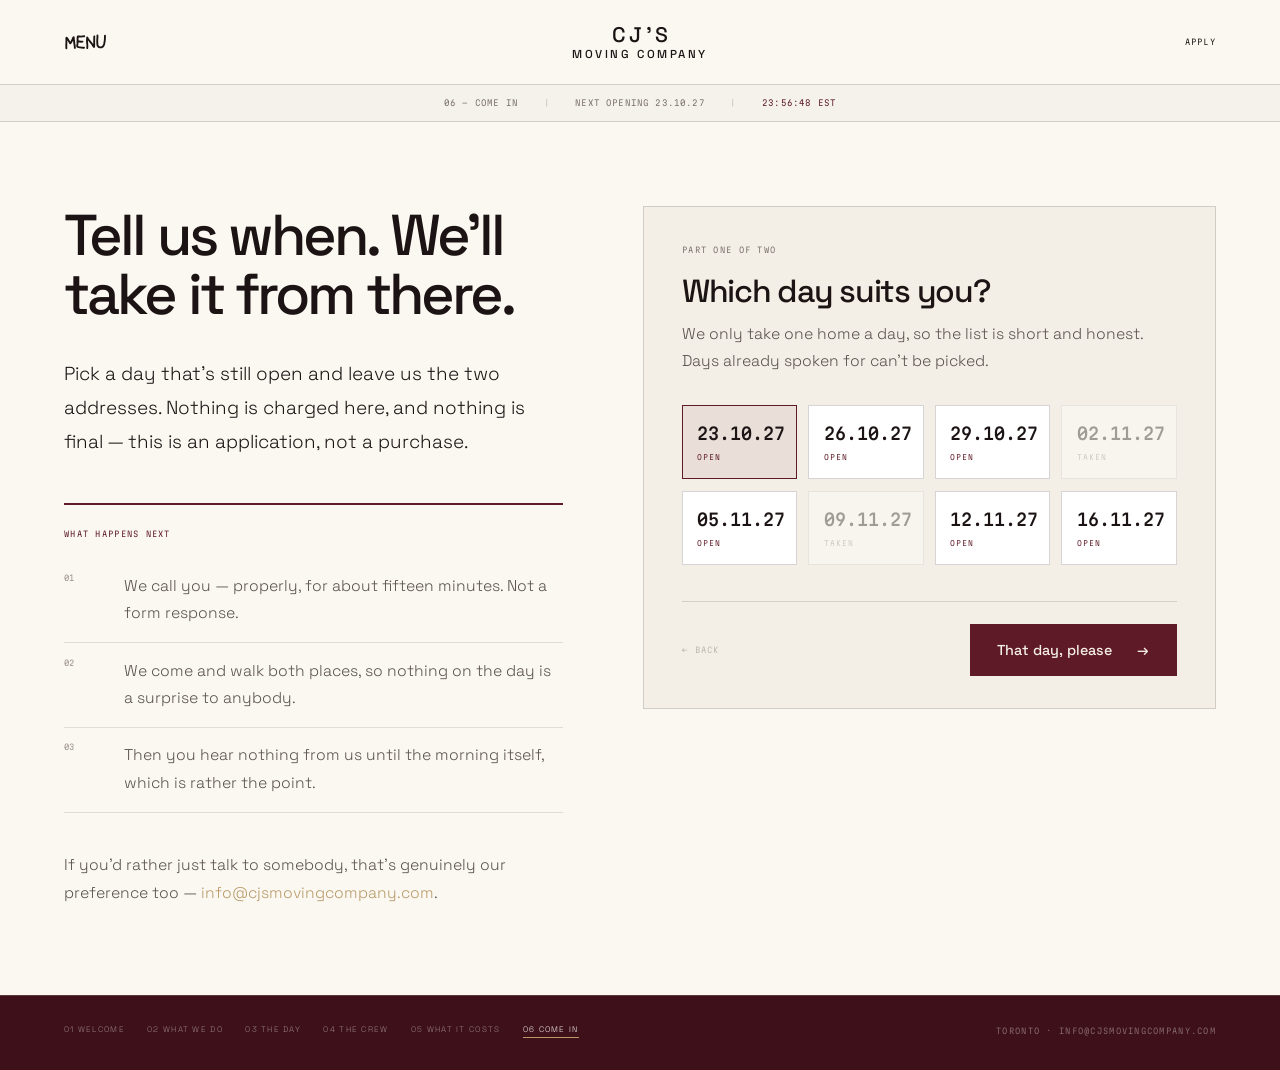
==== come-in.html @ 6e4eec52 "Replace the holding page with the new six-page site The "Sorry, we're completely full" holding page " ====
<!doctype html>
<html lang="en">
<head>
<meta charset="utf-8">
<meta name="viewport" content="width=device-width, initial-scale=1">
<link rel="icon" href="images/cjs-logo.png">
<link rel="preconnect" href="https://fonts.googleapis.com">
<link rel="preconnect" href="https://fonts.gstatic.com" crossorigin>
<link rel="stylesheet" href="https://fonts.googleapis.com/css2?family=Space+Grotesk:wght@300;400;500;700&family=Martian+Mono:wdth,wght@75..112.5,300..700&display=swap">
<link rel="stylesheet" href="style.css?v=7">
<title>Come in — CJ'S Moving Company</title>
<meta name="description" content="Pick a day that's still open and leave us the two addresses. Nothing is charged, and we call you the next day.">
</head>
<body style="background:var(--paper);color:var(--ink)">
  <header class="club-head on-light">
    <button class="menu-btn mono left" id="menuBtn" aria-controls="menu" aria-expanded="false"><span class="menu-word">Menu</span><svg class="menu-drawn" viewBox="-3 -1.5 62 23" fill="none" aria-hidden="true"><g stroke="currentColor" stroke-width="2.7" stroke-linecap="round" stroke-linejoin="round"><path d="M0.4 18.9 L0.3 16.5 L0.3 14.1 L0.4 11.7 L0.5 9.3 L0.5 6.9 L0.3 4.5 L0.9 3.8 L2.3 5.7 L3.6 7.8 L4.8 9.9 L5.9 12 L7.4 10.1 L8.5 7.9 L9.5 5.7 L10.5 3.5 L10.9 3 L11.1 5.4 L11.3 7.8 L11.6 10.2 L11.9 12.6 L12.3 15 L12.6 17.3 L12.6 18.5"/><path d="M26.1 1.8 L23.7 1.9 L21.3 2.2 L18.9 2.1 L16.8 2.1 L16.5 4.5 L16.6 6.9 L16.6 9.3 L16.4 11.7 L16.1 14.1 L16 16.5 L17.6 17.4 L20 17.7 L22.4 18.1 L24.8 18.3 L25.8 18.2"/><path d="M16.6 9.3 L19 9.2 L21.4 9.6 L23.6 9.5"/><path d="M30.4 18.7 L30.6 16.3 L30.5 13.9 L30.3 11.5 L30.1 9.1 L30.1 6.7 L30.3 4.3 L30.4 3.5 L31.6 5.6 L33 7.5 L34.5 9.4 L36 11.3 L37.5 13.2 L38.8 15.2 L40.1 17.2 L40.3 16.4 L40.4 14 L40.4 11.6 L40.4 9.2 L40.4 6.8 L40.5 4.4 L40.5 2 L40.6 2"/><path d="M45.1 0.6 L45.1 3.1 L44.9 5.4 L44.8 7.8 L44.8 10.2 L44.9 12.6 L45.2 14.9 L46.5 16.9 L48.8 17.8 L51.2 17.6 L53.2 16.3 L54.3 14.3 L54.9 12.1 L55.3 9.7 L55.7 7.3 L55.8 4.9 L55.9 2.5 L55.9 1.1"/></g></svg></button>
    <a class="lockup" href="index.html" aria-label="CJ&#39;S Moving Company — home"><b>CJ&#39;S</b>Moving Company</a>
    <a class="mono" href="come-in.html" style="justify-self:end;font-size:.5rem;letter-spacing:.16em;text-transform:uppercase;min-height:44px;display:inline-flex;align-items:center">Apply</a>
  </header>
  <div class="ticker mono on-light">
    <span>06 &mdash; Come in</span>
    <span class="sep">|</span>
    <span>Next opening 23.10.27</span>
    <span class="sep">|</span>
    <span class="live" id="clock">--:--:--</span>
  </div>

  <div class="comein">
    <div>
      <h1 class="h-sm">Tell us when. We'll take it from there.</h1>
      <p class="lede" style="margin-top:2rem;max-width:480px">Pick a day that's still open and leave us the two addresses. Nothing is charged here, and nothing is final — this is an application, not a purchase.</p>

      <div class="next-list">
        <div class="mono" style="display:block;border:0;padding:0 0 1.2rem;color:var(--burgundy);font-size:.5rem;letter-spacing:.16em;text-transform:uppercase">What happens next</div>
        <div><span class="mono">01</span><p>We call you — properly, for about fifteen minutes. Not a form response.</p></div>
        <div><span class="mono">02</span><p>We come and walk both places, so nothing on the day is a surprise to anybody.</p></div>
        <div><span class="mono">03</span><p>Then you hear nothing from us until the morning itself, which is rather the point.</p></div>
      </div>

      <p style="margin-top:2.4rem;max-width:460px;font-size:.98rem;line-height:1.8;color:var(--ink-mute)">If you'd rather just talk to somebody, that's genuinely our preference too — <a href="mailto:info@cjsmovingcompany.com">info@cjsmovingcompany.com</a>.</p>
    </div>

    <div class="card" id="request">
      <div data-step="0">
        <div class="step-label mono">Part one of two</div>
        <h2>Which day suits you?</h2>
        <p>We only take one home a day, so the list is short and honest. Days already spoken for can't be picked.</p>
        <div class="days" id="days"></div>
      </div>

      <div data-step="1" hidden>
        <div class="step-label mono">Part two of two</div>
        <h2>Where are we going?</h2>
        <p>Rough is fine. We'll walk both places properly before the day.</p>
        <div class="fields">
          <label><span class="lbl mono">From</span><input name="from" placeholder="The address you're leaving"></label>
          <label><span class="lbl mono">To</span><input name="to" placeholder="The address you're going to"></label>
          <label><span class="lbl mono">Your name</span><input name="name" placeholder="What should we call you?"></label>
          <label><span class="lbl mono">Where to reach you</span><input name="contact" placeholder="Email or phone"></label>
          <label class="full"><span class="lbl mono">Anything we should know</span><textarea placeholder="Stairs, a lift with booking hours, something heavy and much loved, a cat who will not enjoy this."></textarea></label>
        </div>
      </div>

      <div data-step="2" hidden>
        <div class="step-label mono" style="color:var(--burgundy)">Nearly there</div>
        <h2 style="font-size:2.4rem;line-height:1.1;margin-bottom:1.2rem">Your email is ready to send.</h2>
        <p style="font-size:1.05rem;line-height:1.8;color:var(--ink-soft);margin-bottom:1.6rem">We&rsquo;ve written it for you, asking for <b id="heldDate" style="font-weight:500">23.10.27</b>, with both addresses filled in. Send it, and one of us will call you &mdash; usually within a day. Nothing has been charged and nothing is signed.</p>
        <p style="font-size:1rem;line-height:1.8;color:var(--ink-mute)">If the call goes well we&rsquo;ll come and see both places, and after that you won&rsquo;t hear from us again until the morning of the move &mdash; at which point we&rsquo;ll be outside, quietly, at a quarter to eight.</p>
        <p style="font-size:.92rem;line-height:1.8;color:var(--ink-mute);margin-top:1.2rem">If nothing opened, write to <a href="mailto:info@cjsmovingcompany.com">info@cjsmovingcompany.com</a> and we&rsquo;ll take it from there.</p>
      </div>

      <div class="card-actions">
        <button class="btn-back mono" id="back" disabled>&larr; Back</button>
        <button class="btn-solid" id="next">That day, please <span>&rarr;</span></button>
      </div>
    </div>
  </div>
  <div class="index">
    <nav>
      <a href="index.html">01 Welcome</a>
      <a href="what-we-do.html">02 What we do</a>
      <a href="the-day.html">03 The day</a>
      <a href="the-crew.html">04 The crew</a>
      <a href="what-it-costs.html">05 What it costs</a>
      <a href="come-in.html" aria-current="page">06 Come in</a>
    </nav>
    <span class="contact mono">Toronto · info@cjsmovingcompany.com</span>
  </div>
  <div class="menu-overlay" id="menu" aria-hidden="true">
    <div class="menu-top">
      <span class="mono">CJ&rsquo;S &middot; Contents</span>
      <button class="menu-close mono">Close &times;</button>
    </div>
    <nav class="menu-links">
      <a href="index.html"><span class="num mono">01</span><span class="label">Welcome</span><span class="arrow">&rarr;</span></a>
      <a href="what-we-do.html"><span class="num mono">02</span><span class="label">What we do</span><span class="arrow">&rarr;</span></a>
      <a href="the-day.html"><span class="num mono">03</span><span class="label">The day</span><span class="arrow">&rarr;</span></a>
      <a href="the-crew.html"><span class="num mono">04</span><span class="label">The crew</span><span class="arrow">&rarr;</span></a>
      <a href="what-it-costs.html"><span class="num mono">05</span><span class="label">What it costs</span><span class="arrow">&rarr;</span></a>
      <a href="come-in.html" aria-current="page"><span class="num mono">06</span><span class="label">Come in</span><span class="arrow">&rarr;</span></a>
    </nav>
    <div class="menu-foot mono">
      <span>Toronto &middot; Greater Toronto Area &middot; Muskoka</span>
      <span>Monday&ndash;Saturday &middot; 08:00&ndash;18:30</span>
      <a href="mailto:info@cjsmovingcompany.com">info@cjsmovingcompany.com</a>
    </div>
  </div>
<script src="app.js?v=7"></script>
</body>
</html>
---- style.css ----
/* CJ'S Moving Company — Freight
   Space Grotesk + Martian Mono, burgundy / gold / cream. */

:root {
  --burgundy: #5E1A26;
  --deep: #3D101A;
  --cream: #F4EFE6;
  --paper: #FBF8F2;
  --gold: #B89968;
  --ink: #1C1414;
  --ink-soft: #3a3331;
  --ink-mute: #5a514e;
  --ink-faint: #7a6f6c;
  --pad: 64px;
}

*, *::before, *::after { box-sizing: border-box; margin: 0; padding: 0; }
html { scroll-behavior: smooth; }
body {
  font-family: 'Space Grotesk', system-ui, sans-serif;
  font-weight: 300;
  background: var(--burgundy);
  color: var(--cream);
  -webkit-font-smoothing: antialiased;
  overflow-x: hidden;
}
img { display: block; max-width: 100%; }
button { font: inherit; color: inherit; background: none; border: 0; cursor: pointer; }
a { color: var(--gold); text-decoration: none; transition: color .25s; }
a:hover { color: var(--cream); }
::selection { background: var(--gold); color: var(--deep); }

.mono { font-family: 'Martian Mono', ui-monospace, monospace; font-variation-settings: 'wdth' 90; }
.grain {
  position: absolute; inset: 0; pointer-events: none; opacity: .045; z-index: 1;
  background-image: url("data:image/svg+xml,%3Csvg viewBox='0 0 256 256' xmlns='http://www.w3.org/2000/svg'%3E%3Cfilter id='n'%3E%3CfeTurbulence type='fractalNoise' baseFrequency='0.9' numOctaves='4' stitchTiles='stitch'/%3E%3C/filter%3E%3Crect width='100%25' height='100%25' filter='url(%23n)'/%3E%3C/svg%3E");
  background-size: 160px;
}

/* ── chapter header ────────────────────────────── */
.chapter-head {
  display: flex; justify-content: space-between; align-items: center;
  padding: 34px var(--pad);
  font-size: .5rem; letter-spacing: .16em; text-transform: uppercase;
  border-bottom: 1px solid rgba(244,239,230,.18);
  color: rgba(244,239,230,.62);
  position: relative; z-index: 2;
}
.chapter-head.on-light { border-bottom-color: rgba(28,20,20,.14); color: var(--ink-faint); }
.wordmark {
  font-family: 'Space Grotesk', sans-serif; font-size: 1.6rem; font-weight: 500;
  letter-spacing: -.05em; text-transform: none; color: var(--cream);
}
.on-light .wordmark { color: var(--ink); }

/* ── type ──────────────────────────────────────── */
h1 { font-size: 4.2rem; line-height: 1.03; font-weight: 500; letter-spacing: -.05em; }
h1.h-md { font-size: 4rem; }
h1.h-sm { font-size: 3.6rem; }
h2 { font-size: 2rem; font-weight: 500; letter-spacing: -.04em; }
.lede { font-size: 1.18rem; line-height: 1.8; }
.measure { max-width: 660px; }
.kicker { font-size: .5rem; letter-spacing: .16em; text-transform: uppercase; color: var(--gold); }

.section { padding: 88px var(--pad) 56px; position: relative; z-index: 2; }
.light { background: var(--paper); color: var(--ink); }
.cream { background: var(--cream); color: var(--ink); }
.dark { background: var(--deep); }
.light .lede, .cream .lede { color: var(--ink-soft); }

/* ── doors ─────────────────────────────────────── */
.door-row { display: flex; align-items: center; gap: 1.4rem; flex-wrap: wrap; margin-top: 3.4rem; }
.door {
  display: inline-flex; align-items: center; gap: 1.6rem;
  border: 1px solid currentColor; padding: 1.15rem 1.8rem;
  font-size: .92rem; font-weight: 500; min-height: 52px;
  color: var(--cream);
  transition: background .25s, color .25s, gap .25s;
}
a.door:hover { color: var(--burgundy); }
.door:hover { gap: 2.4rem; }
.dark .door:hover, body > .hero .door:hover, .onburg .door:hover { background: var(--cream); color: var(--burgundy); }
.light .door, .cream .door { color: var(--ink); }
.light a.door:hover, .cream a.door:hover { color: var(--cream); }
.light .door:hover, .cream .door:hover { background: var(--burgundy); color: var(--cream); }
.door-note { font-size: .5rem; letter-spacing: .16em; text-transform: uppercase; color: rgba(244,239,230,.5); }
.light .door-note, .cream .door-note { color: var(--ink-faint); }

/* ── 01 welcome ────────────────────────────────── */
.hero { position: relative; min-height: 100vh; display: flex; flex-direction: column; overflow: hidden; background: var(--deep); }
.hero > img { position: absolute; inset: 0; width: 100%; height: 100%; object-fit: cover; object-position: 58% center; filter: saturate(.95); }
.hero-shade { position: absolute; inset: 0; background: linear-gradient(96deg, rgba(38,10,16,.94) 0%, rgba(52,12,20,.78) 38%, rgba(40,8,14,.22) 72%, rgba(40,8,14,.42) 100%); }
.hero-body { position: relative; z-index: 2; flex: 1; display: flex; flex-direction: column; padding: 0 var(--pad) 44px; }
.hero-copy { margin: auto 0; max-width: 720px; }
.hero h1 { font-size: 5.6rem; line-height: .98; }
.hero-foot { display: flex; justify-content: space-between; font-size: .5rem; letter-spacing: .16em; text-transform: uppercase; color: rgba(244,239,230,.5); }

/* ── beats / grids ─────────────────────────────── */
.beats { display: grid; grid-template-columns: repeat(3, minmax(0,1fr)); gap: 2.4rem; padding: 64px var(--pad) 76px; }
.beat { border-top: 2px solid var(--burgundy); padding-top: 1.6rem; }
.beat h3 { font-size: 1.7rem; font-weight: 500; letter-spacing: -.035em; line-height: 1.15; }
.beat p { margin-top: 1.1rem; font-size: 1rem; line-height: 1.85; color: var(--ink-mute); }

.split { display: grid; grid-template-columns: 1fr 1fr; gap: 5rem; align-items: start; max-width: 1180px; }
.pull { font-size: 1.5rem; line-height: 1.6; font-weight: 400; letter-spacing: -.02em; }
.split p + p { margin-top: 1.2rem; }
.split .body { font-size: 1.02rem; line-height: 1.85; color: var(--ink-mute); }

.band { height: 460px; overflow: hidden; position: relative; z-index: 2; }
.band img { width: 100%; height: 100%; object-fit: cover; object-position: center 62%; filter: saturate(.95); }

/* ── 03 the day ────────────────────────────────── */
.hours { border-top: 1px solid rgba(244,239,230,.22); position: relative; z-index: 2; }
.hour { border-bottom: 1px solid rgba(244,239,230,.18); padding: 0 var(--pad); transition: background .3s; }
.hour:hover { background: rgba(244,239,230,.05); }
.hour[aria-expanded="true"] { background: rgba(244,239,230,.06); }
.hour-head { display: grid; grid-template-columns: 130px 1fr 40px; gap: 2.4rem; align-items: baseline; padding: 1.7rem 0; width: 100%; text-align: left; }
.hour-time { font-size: .95rem; color: var(--gold); }
.hour-title { font-size: 1.75rem; font-weight: 400; letter-spacing: -.03em; }
.hour-mark { justify-self: end; font-size: 1.1rem; color: rgba(244,239,230,.45); }
.hour-body { display: grid; grid-template-columns: 130px 1fr; gap: 2.4rem; padding: 0 0 2rem; }
.hour-body p { max-width: 700px; font-size: 1.05rem; line-height: 1.85; color: rgba(244,239,230,.78); }
.hour[aria-expanded="false"] .hour-body { display: none; }

.duo { display: grid; grid-template-columns: 1fr 1fr; align-items: stretch; position: relative; z-index: 2; }
.duo-copy { padding: 76px var(--pad); }
.duo-img { min-height: 520px; overflow: hidden; }
.duo-img img { width: 100%; height: 100%; object-fit: cover; filter: saturate(.95); }

/* ── 04 the crew ───────────────────────────────── */
.people { display: grid; grid-template-columns: 1fr 1fr; gap: 2rem; padding: 0 var(--pad) 76px; }
.portrait { height: 520px; background: var(--burgundy); display: flex; align-items: center; justify-content: center; position: relative; }
.portrait span { font-size: .5rem; letter-spacing: .16em; text-transform: uppercase; color: rgba(244,239,230,.5); text-align: center; line-height: 2; }
.plate { position: absolute; left: 0; top: 0; background: var(--deep); color: var(--gold); padding: .55rem .85rem; font-size: .46rem; letter-spacing: .14em; text-transform: uppercase; }
.person-name { display: flex; align-items: baseline; gap: 1.2rem; margin: 1.4rem 0 .5rem; }
.person-name b { font-size: 2.2rem; font-weight: 500; letter-spacing: -.04em; }
.person-name span { font-size: .46rem; letter-spacing: .16em; text-transform: uppercase; color: var(--ink-faint); }
.person p { max-width: 540px; font-size: 1rem; line-height: 1.8; color: #8a807b; font-style: italic; }
.quote-band { background: var(--burgundy); color: var(--cream); padding: 84px var(--pad); position: relative; z-index: 2; }
.quote-band p { max-width: 940px; font-size: 2.2rem; line-height: 1.45; font-weight: 400; letter-spacing: -.03em; }
.quote-band .attr { margin-top: 2.4rem; font-size: .5rem; letter-spacing: .16em; text-transform: uppercase; color: var(--gold); }

/* ── 05 cost ───────────────────────────────────── */
.price { font-size: 7.4rem; line-height: .94; font-weight: 500; letter-spacing: -.055em; }
.cost-split { display: grid; grid-template-columns: 1fr 1fr; gap: 5rem; align-items: start; padding: 48px var(--pad) 72px; position: relative; z-index: 2; }
.cost-split p { max-width: 500px; font-size: 1.05rem; line-height: 1.85; color: rgba(244,239,230,.72); }
.cost-split .first { font-size: 1.15rem; color: rgba(244,239,230,.85); margin-top: 2rem; }
.cost-split p + p { margin-top: 1.3rem; }
.included { background: var(--burgundy); padding: 72px var(--pad) 80px; position: relative; z-index: 2; }
.included-head { font-size: .5rem; letter-spacing: .16em; text-transform: uppercase; color: var(--gold); border-bottom: 1px solid rgba(184,153,104,.45); padding-bottom: 1.1rem; }
.included-list { display: grid; grid-template-columns: 1fr 1fr; gap: 0 4rem; margin-top: .6rem; }
.included-list div { display: flex; justify-content: space-between; align-items: baseline; gap: 2rem; padding: 1.15rem 0; border-bottom: 1px solid rgba(244,239,230,.16); }
.included-list b { font-size: 1.05rem; font-weight: 300; color: rgba(244,239,230,.92); }
.included-list span { font-size: .92rem; color: rgba(244,239,230,.5); text-align: right; max-width: 300px; }

/* ── 06 come in ────────────────────────────────── */
.comein { display: grid; grid-template-columns: 1fr 1.15fr; gap: 5rem; padding: 84px var(--pad) 88px; align-items: start; }
.card { background: var(--cream); border: 1px solid rgba(28,20,20,.16); padding: 2.4rem 2.4rem 2rem; color: var(--ink); }
.step-label { font-size: .5rem; letter-spacing: .16em; text-transform: uppercase; color: var(--ink-faint); }
.card h2 { margin: 1rem 0 .6rem; }
.card > div > p { font-size: .98rem; line-height: 1.75; color: var(--ink-mute); margin-bottom: 1.8rem; }
.days { display: grid; grid-template-columns: repeat(4, minmax(0,1fr)); gap: .7rem; }
.day { border: 1px solid rgba(28,20,20,.18); background: #fff; padding: 1.1rem .9rem; text-align: left; min-height: 52px; transition: border-color .2s, background .2s; }
.day:hover:not(:disabled) { border-color: var(--gold); }
.day b { display: block; font-size: 1.05rem; font-weight: 500; }
.day span { display: block; font-size: .46rem; letter-spacing: .14em; text-transform: uppercase; margin-top: .6rem; color: var(--burgundy); }
.day[aria-pressed="true"] { border-color: var(--burgundy); background: rgba(94,26,38,.07); }
.day:disabled { opacity: .38; cursor: not-allowed; }
.day:disabled span { color: #9a8f8b; }
.fields { display: grid; grid-template-columns: 1fr 1fr; gap: 1.1rem 1.4rem; }
.fields label { display: block; }
.fields .full { grid-column: 1 / -1; }
.fields .lbl { display: block; font-size: .46rem; letter-spacing: .14em; text-transform: uppercase; color: var(--ink-faint); margin-bottom: .45rem; }
.fields input, .fields textarea {
  width: 100%; font: inherit; font-size: .95rem; color: var(--ink);
  background: #fff; border: 1px solid rgba(28,20,20,.2); padding: .9rem 1rem; outline: none;
}
.fields input:focus, .fields textarea:focus { border-color: var(--burgundy); }
.fields input::placeholder, .fields textarea::placeholder { color: #a89e97; }
.fields textarea { min-height: 96px; resize: vertical; }
.card-actions { display: flex; justify-content: space-between; align-items: center; gap: 1rem; margin-top: 2.2rem; padding-top: 1.4rem; border-top: 1px solid rgba(28,20,20,.14); }
.btn-solid { display: inline-flex; align-items: center; gap: 1.6rem; background: var(--burgundy); color: var(--cream); padding: 1.05rem 1.7rem; font-size: .9rem; font-weight: 500; min-height: 52px; transition: background .25s, gap .25s; }
.btn-solid:hover { background: var(--deep); gap: 2.4rem; }
.btn-back { font-size: .5rem; letter-spacing: .16em; text-transform: uppercase; color: var(--ink-mute); }
.btn-back[disabled] { color: rgba(28,20,20,.25); cursor: not-allowed; }
.next-list { border-top: 2px solid var(--burgundy); margin-top: 2.8rem; padding-top: 1.5rem; }
.next-list > div { display: grid; grid-template-columns: 44px 1fr; gap: 1rem; padding: .9rem 0; border-bottom: 1px solid rgba(28,20,20,.12); }
.next-list span { font-size: .5rem; color: #9a8f8b; }
.next-list p { font-size: .98rem; line-height: 1.75; color: var(--ink-mute); }

/* ── chapter index ─────────────────────────────── */
.index {
  border-top: 1px solid rgba(244,239,230,.18); background: var(--deep);
  padding: 28px var(--pad) 32px; position: relative; z-index: 2;
  display: flex; flex-wrap: wrap; gap: 1.6rem; align-items: center; justify-content: space-between;
}
.index nav { display: flex; flex-wrap: wrap; gap: 1.4rem; }
.index a { font-size: .5rem; letter-spacing: .16em; text-transform: uppercase; color: rgba(244,239,230,.5); }
.index a:hover, .index a[aria-current="page"] { color: var(--cream); }
.index a[aria-current="page"] { border-bottom: 1px solid var(--gold); padding-bottom: 3px; }
.index .contact { font-size: .5rem; letter-spacing: .16em; text-transform: uppercase; color: rgba(244,239,230,.4); }

/* ── mobile ────────────────────────────────────── */
@media (max-width: 900px) {
  :root { --pad: 20px; }
  h1 { font-size: 2.5rem; line-height: 1.04; letter-spacing: -.045em; }
  h1.h-md, h1.h-sm { font-size: 2.4rem; line-height: 1.06; }
  h2 { font-size: 1.55rem; }
  .lede { font-size: 1rem; }
  .chapter-head { padding: 20px; font-size: .44rem; }
  .wordmark { font-size: 1.4rem; }
  .section { padding: 36px 20px 28px; }
  .hero { min-height: 100svh; }
  .hero > img { object-position: 64% center; }
  .hero-shade { background: linear-gradient(180deg, rgba(38,10,16,.82) 0%, rgba(44,10,18,.55) 34%, rgba(36,8,14,.86) 64%, rgba(30,6,11,.97) 100%); }
  .hero h1 { font-size: 3.4rem; }
  .hero-copy { margin: auto 0 0; }
  .hero-foot { margin-top: 1.6rem; font-size: .42rem; }
  .beats { grid-template-columns: 1fr; gap: 1.6rem; padding: 8px 20px 36px; }
  .beat h3 { font-size: 1.35rem; }
  .split, .cost-split, .duo, .people, .comein, .included-list, .fields { grid-template-columns: 1fr; gap: 1.4rem; }
  .cost-split, .comein { padding: 0 20px 28px; }
  .pull { font-size: 1.25rem; }
  .band { height: 260px; }
  .duo-copy { padding: 36px 20px 40px; }
  .duo-img { min-height: 280px; }
  .door-row { margin-top: 2.2rem; flex-direction: column; align-items: stretch; gap: 1rem; }
  .door { justify-content: space-between; padding: 1.1rem 1.3rem; }
  .hour { padding: 0 20px; }
  .hour-head { grid-template-columns: 62px 1fr 24px; gap: 1rem; padding: 1.15rem 0; }
  .hour-time { font-size: .8rem; }
  .hour-title { font-size: 1.15rem; line-height: 1.3; }
  .hour-body { grid-template-columns: 1fr; gap: 0; padding: 0 0 1.4rem 78px; }
  .hour-body p { font-size: .95rem; }
  .portrait { height: 380px; }
  .person-name b { font-size: 1.8rem; }
  .quote-band { padding: 40px 20px; }
  .quote-band p { font-size: 1.5rem; line-height: 1.45; }
  .price { font-size: 3.6rem; margin: 2rem 0 1.2rem; }
  .included { padding: 32px 20px 40px; }
  .included-list div { flex-direction: column; align-items: flex-start; gap: .35rem; }
  .included-list span { text-align: left; max-width: none; }
  .card { padding: 1.6rem 1.4rem 1.4rem; }
  .days { grid-template-columns: 1fr 1fr; }
  .card-actions { flex-direction: column-reverse; align-items: stretch; }
  .btn-solid { justify-content: space-between; }
  .btn-back { text-align: center; padding: .7rem; }
  .index { padding: 24px 20px; gap: 1rem; }
  .index nav { gap: 1rem; }
}

@media (prefers-reduced-motion: reduce) {
  * { scroll-behavior: auto !important; transition: none !important; animation: none !important; }
}

/* ── menu ──────────────────────────────────────── */
.chapter-head { display: grid; grid-template-columns: 1fr auto 1fr; gap: 1rem; }
.chapter-head .wordmark { justify-self: start; }
.chapter-label { justify-self: center; }
a.wordmark:hover { color: var(--gold); }

.menu-btn {
  justify-self: end; display: inline-flex; align-items: center; gap: .8rem;
  font-size: .5rem; letter-spacing: .16em; text-transform: uppercase;
  color: var(--cream); min-height: 44px; transition: color .25s;
}
.on-light .menu-btn { color: var(--ink); }
.menu-btn:hover { color: var(--gold); }
.menu-btn svg { display: block; }

.menu-overlay {
  position: fixed; inset: 0; z-index: 100; background: var(--deep); color: var(--cream);
  transform: translateY(-101%); transition: transform .5s cubic-bezier(.76,0,.24,1);
  display: flex; flex-direction: column; overflow-y: auto;
}
.menu-overlay.open { transform: translateY(0); }
body.menu-open { overflow: hidden; }

.menu-top {
  display: flex; justify-content: space-between; align-items: center;
  padding: 34px var(--pad); border-bottom: 1px solid rgba(244,239,230,.2);
  font-size: .5rem; letter-spacing: .16em; text-transform: uppercase; color: rgba(244,239,230,.6);
  position: sticky; top: 0; background: var(--deep); z-index: 2;
}
.menu-close { font-size: .5rem; letter-spacing: .16em; text-transform: uppercase; color: var(--cream); min-height: 44px; display: inline-flex; align-items: center; transition: color .25s; }
.menu-close:hover { color: var(--gold); }

.menu-links { padding: 2.4rem var(--pad) 1rem; flex: 1; }
.menu-links a {
  display: grid; grid-template-columns: 90px 1fr 40px; align-items: center;
  border-bottom: 1px solid rgba(244,239,230,.18);
  padding: 1.5rem 0; color: var(--cream);
  font-size: 3.2rem; font-weight: 500; letter-spacing: -.045em;
  transition: padding .3s, color .25s;
}
.menu-links a:hover { padding-left: 1.2rem; color: var(--cream); }
.menu-links a .num { font-size: .5rem; letter-spacing: .16em; text-transform: uppercase; color: var(--gold); font-weight: 400; }
.menu-links a .arrow { justify-self: end; font-size: 1.4rem; color: rgba(244,239,230,.45); transition: transform .3s; }
.menu-links a:hover .arrow { transform: translateX(6px); }
.menu-links a[aria-current="page"] .num { color: var(--cream); }
.menu-links a[aria-current="page"] .label::after {
  content: ""; display: block; width: 46px; height: 2px; background: var(--gold); margin-top: .6rem;
}

.menu-foot {
  display: flex; flex-wrap: wrap; gap: 1.4rem 3rem; justify-content: space-between;
  padding: 1.6rem var(--pad) 2.4rem;
  font-size: .5rem; letter-spacing: .16em; text-transform: uppercase; color: rgba(244,239,230,.45);
}
.menu-foot a { color: var(--gold); }

@media (max-width: 900px) {
  .chapter-head { grid-template-columns: auto 1fr auto; }
  .chapter-label { display: none; }
  .menu-top { padding: 20px; }
  .menu-links { padding: 1.4rem 20px .6rem; }
  .menu-links a { grid-template-columns: 54px 1fr 24px; padding: 1.15rem 0; font-size: 1.9rem; letter-spacing: -.035em; min-height: 52px; }
  .menu-links a .arrow { font-size: 1.1rem; }
  .menu-foot { padding: 1.2rem 20px 2rem; gap: .9rem; flex-direction: column; }
}

/* ══ CLUB ═══════════════════════════════════════════
   Flat field, engraved line work, instrument ticker. */

.club { background: var(--deep); color: var(--cream); }
.club .grain { opacity: .03; }

/* stacked wordmark lockup */
.lockup {
  display: block; text-align: center; line-height: 1.18;
  font-size: .72rem; font-weight: 500; letter-spacing: .22em; text-indent: .22em;
  text-transform: uppercase; color: var(--cream); transition: color .25s;
}
.lockup b { display: block; font-weight: 500; font-size: 1.32rem; letter-spacing: .16em; text-indent: .16em; }
a.lockup:hover { color: var(--gold); }
.on-light .lockup { color: var(--ink); }
.on-light a.lockup:hover { color: var(--burgundy); }
.club-head.on-light a[href="come-in.html"] { color: var(--ink); }
.club-head.on-light a[href="come-in.html"]:hover { color: var(--burgundy); }

.club-head {
  display: grid; grid-template-columns: 1fr auto 1fr; align-items: center;
  padding: 20px var(--pad); position: relative; z-index: 3;
}
.club-head .menu-btn { justify-self: end; }
.club-head .menu-btn.left { justify-self: start; }

/* instrument ticker */
.ticker {
  border-top: 1px solid rgba(244,239,230,.18); border-bottom: 1px solid rgba(244,239,230,.18);
  background: rgba(244,239,230,.03); position: relative; z-index: 3;
  display: flex; justify-content: center; align-items: center; gap: 1.6rem; flex-wrap: wrap;
  padding: .75rem var(--pad); min-height: 38px;
  font-size: .52rem; letter-spacing: .14em; text-transform: uppercase; color: rgba(244,239,230,.72);
}
.ticker .sep { color: rgba(244,239,230,.3); }
.ticker .live { color: var(--gold); font-variant-numeric: tabular-nums; }
.ticker.on-light { border-color: rgba(28,20,20,.16); background: rgba(28,20,20,.025); color: var(--ink-faint); }
.ticker.on-light .sep { color: rgba(28,20,20,.25); }
.ticker.on-light .live { color: var(--burgundy); }

/* the door */
.door-page { min-height: 100vh; min-height: 100svh; display: flex; flex-direction: column; position: relative; overflow: hidden; }
.plate-wrap { flex: 1; display: flex; flex-direction: column; align-items: center; justify-content: center; gap: 2.6rem; padding: 3rem var(--pad) 5rem; position: relative; z-index: 2; }
.engraving { width: min(820px, 100%); color: var(--cream); }
.engraving .ink { stroke: currentColor; fill: none; stroke-width: 1.2; stroke-linecap: round; stroke-linejoin: round; }
.engraving .hair { stroke: currentColor; fill: none; stroke-width: .6; opacity: .5; }
.engraving .gold { stroke: var(--gold); fill: none; stroke-width: 1.6; }
.engraving .fillcream { fill: var(--cream); }
.door-tag { font-size: .68rem; letter-spacing: .3em; text-transform: uppercase; text-align: center; color: var(--cream); }
.scroll-cue {
  position: absolute; left: 50%; transform: translateX(-50%);
  bottom: clamp(20px, 3.5vh, 40px); z-index: 3;
  color: rgba(244,239,230,.5); transition: color .25s;
}
.scroll-cue:hover { color: var(--cream); }

/* club prose */
.club-prose { max-width: 720px; margin: 0 auto; text-align: center; }
.club-prose p { font-size: 1.08rem; line-height: 1.9; color: rgba(244,239,230,.82); }
.club-prose p + p { margin-top: 1.4rem; }
.club-note {
  margin: 2.6rem auto 0; max-width: 640px; border: 1px solid rgba(184,153,104,.45);
  padding: 1.2rem 1.4rem; font-size: .9rem; line-height: 1.75; color: rgba(244,239,230,.7);
}
.club-note b { color: var(--gold); font-weight: 400; }
.club-cta {
  display: inline-flex; align-items: center; gap: 1.4rem; margin-top: 2.8rem;
  border: 1px solid var(--cream); color: var(--cream);
  padding: 1.1rem 1.9rem; min-height: 52px;
  font-size: .58rem; letter-spacing: .22em; text-transform: uppercase;
  transition: background .25s, color .25s, gap .25s;
}
a.club-cta:hover { background: var(--cream); color: var(--deep); gap: 2rem; }

/* the premises map */
.premises { padding: 76px var(--pad) 84px; position: relative; z-index: 2; }
.premises-head { text-align: center; font-size: .58rem; letter-spacing: .3em; text-transform: uppercase; color: var(--gold); }
.premises-grid { display: grid; grid-template-columns: 1.45fr 1fr; gap: 4rem; align-items: center; margin-top: 3rem; }
.premises-key { list-style: none; }
.premises-key li {
  display: grid; grid-template-columns: 54px 1fr; gap: .6rem; align-items: baseline;
  padding: .72rem 0; border-bottom: 1px solid rgba(244,239,230,.16);
  font-size: .62rem; letter-spacing: .14em; text-transform: uppercase; color: rgba(244,239,230,.8);
  transition: color .2s;
}
.premises-key li:hover { color: var(--cream); }
.premises-key .n { color: var(--gold); }

@media (max-width: 900px) {
  .club-head { padding: 16px 20px; }
  .lockup { font-size: .6rem; }
  .lockup b { font-size: 1.1rem; }
  .ticker { gap: .7rem; padding: .7rem 20px; font-size: .46rem; letter-spacing: .12em; }
  .plate-wrap { gap: 1.8rem; padding: 2rem 20px 1.5rem; }
  .door-tag { font-size: .58rem; letter-spacing: .22em; }
  .club-prose p { font-size: 1rem; }
  .premises { padding: 40px 20px 48px; }
  .premises-grid { grid-template-columns: 1fr; gap: 2rem; }
  .premises-key li { grid-template-columns: 44px 1fr; font-size: .58rem; }
}

/* the armchair mark */
.chair { height: clamp(250px, 44vh, 430px); width: auto; color: var(--cream); display: block; }
.on-light .chair { color: var(--ink); }
@media (max-width: 900px) { .chair { height: clamp(210px, 34vh, 300px); } }

/* the destinations chart */
.premises-sub { text-align: center; margin-top: .9rem; font-size: .95rem; color: rgba(244,239,230,.6); }
.chart { width: 100%; height: auto; display: block; }
.chart .land { fill: none; stroke: var(--cream); stroke-width: .9; stroke-linejoin: round; opacity: .72; }
.chart .grat { fill: none; stroke: var(--cream); stroke-width: .5; opacity: .14; }
.chart .pin circle { fill: var(--gold); }
.chart .pin .halo { fill: none; stroke: var(--gold); stroke-width: .8; opacity: .45; }
.chart .pinlabel text { fill: var(--cream); font-family: 'Martian Mono', monospace; font-size: 19px; }
.premises-grid { align-items: start; }
@media (max-width: 900px) { .chart .pinlabel text { font-size: 24px; } }
.chart .leader { fill: none; stroke: var(--gold); stroke-width: .9; opacity: .6; }

/* ══ the truck, running ═════════════════════════════ */
.rig { width: 100%; height: auto; display: block; color: var(--cream); overflow: visible; }
.rig g path, .rig > path { fill: none; stroke: currentColor; stroke-linecap: round; stroke-linejoin: round; }
.rig .ink path { stroke-width: 1.9; }
.rig .hair path { stroke-width: 1.1; opacity: .45; }
.rig .gold path { stroke: var(--gold); stroke-width: 1.6; }
.rig .scroll:not(.dash) path { stroke-width: 1.4; opacity: .42; }
.rig .far path { stroke-width: 1.2; opacity: .22; }

@keyframes cjs-dash  { to { transform: translateX(100px); } }
@keyframes cjs-post  { to { transform: translateX(400px); } }
@keyframes cjs-far   { to { transform: translateX(400px); } }
@keyframes cjs-roll  { to { transform: rotate(-360deg); } }
@keyframes cjs-bob   { 0%, 100% { transform: translateY(0); } 50% { transform: translateY(-1.9px); } }

.rig .wheel           { animation: cjs-roll 1.66s linear infinite; }
.rig .truck           { animation: cjs-bob .55s ease-in-out infinite; }

.rig { width: min(600px, 88%); margin: 0 auto; }
.menu-brand { display: inline-flex; align-items: center; gap: .9rem; }
.chair-mark { height: 30px; width: auto; color: var(--gold); }
@media (max-width: 900px) { .chair-mark { height: 24px; } }

.rig .carton-mark {
  fill: var(--cream); font-family: 'Space Grotesk', sans-serif;
  font-weight: 700; font-size: 46px; letter-spacing: 2px;
}
.rig .marks path { stroke-width: 1.7; opacity: .9; }

.door-actions { display: flex; gap: 2.6rem; justify-content: center; flex-wrap: wrap; margin-top: 2.6rem; }
.door-link {
  display: inline-flex; align-items: center; gap: .8rem; color: var(--cream);
  font-size: .58rem; letter-spacing: .22em; text-transform: uppercase;
  border-bottom: 1px solid rgba(244,239,230,.4); padding-bottom: .5rem; min-height: 44px;
  transition: color .25s, border-color .25s, gap .25s;
}
.door-link:hover { color: var(--gold); border-color: var(--gold); gap: 1.3rem; }
@media (max-width: 900px) {
  .door-actions { flex-direction: column; align-items: center; gap: .6rem; margin-top: 1.7rem; }
  .door-link { font-size: .54rem; }
}

/* ── road runs the full width, truck rides on top ─────────── */
.rig-stage { position: relative; width: 100%; }
.rig-truck { width: min(600px, 88%); margin: 0 auto; }
.rig { width: 100%; height: auto; display: block; position: relative; z-index: 2; }
.rig-road {
  position: absolute; left: 50%; transform: translateX(-50%); width: 100vw; top: 100%; margin-top: -2px;
  height: 56px; z-index: 1; overflow: visible; color: var(--cream);
}
.rig-road path { fill: none; stroke: currentColor; stroke-linecap: round; }
.rig-road .road { stroke-width: 1.7; opacity: .8; }
.rig-road .dash path { stroke-width: 1.5; opacity: .5; }
.rig-road .dash { animation: cjs-dash .75s linear infinite; }

/* the word carries the menu on desktop; the carton takes over on a phone */
.menu-btn .menu-word { position: absolute; width: 1px; height: 1px; overflow: hidden; clip-path: inset(50%); white-space: nowrap; }
.menu-drawn { display: block; height: 16px; width: auto; color: inherit; }
.menu-drawn path { transition: stroke .25s; }
@media (max-width: 900px) {
  .menu-drawn { height: 15px; }
  .rig-road { height: 36px; }
  .rig-road .dash { animation-duration: .36s; }
}

/* odometer: live, so it's gold like the clock; changed digits roll up into place */
.ticker .odo { color: var(--gold); font-variant-numeric: tabular-nums; display: inline-flex; overflow: hidden; vertical-align: bottom; }
.ticker .odo .d { display: inline-block; }
.ticker .odo .roll { animation: odo-roll .34s cubic-bezier(.2,.8,.25,1); }
@keyframes odo-roll { from { transform: translateY(85%); opacity: 0; } to { transform: none; opacity: 1; } }

/* the chair on the flank: a filled ribbon, fattened in its own units to match the truck's line */
.rig .truck-chair path { fill: currentColor; stroke: currentColor; stroke-width: 3.5; stroke-linejoin: round; }

/* the story at the foot of the landing page: read like a letter, not a brochure */
.story { padding-top: 96px; padding-bottom: 112px; }
.story-body { max-width: 640px; margin: 0 auto; }
.story-body p { font-size: 1.1rem; line-height: 1.85; color: rgba(244,239,230,.84); text-wrap: pretty; }
.story-body p + p { margin-top: 1.35rem; }
.story-body p:first-child { font-size: 1.32rem; line-height: 1.6; color: var(--cream); letter-spacing: -.01em; }
.story-body p:last-child { margin-top: 2.2rem; color: var(--cream); }
@media (max-width: 900px) {
  .story { padding-top: 56px; padding-bottom: 72px; }
  .story-body p { font-size: 1rem; }
  .story-body p:first-child { font-size: 1.16rem; }
}
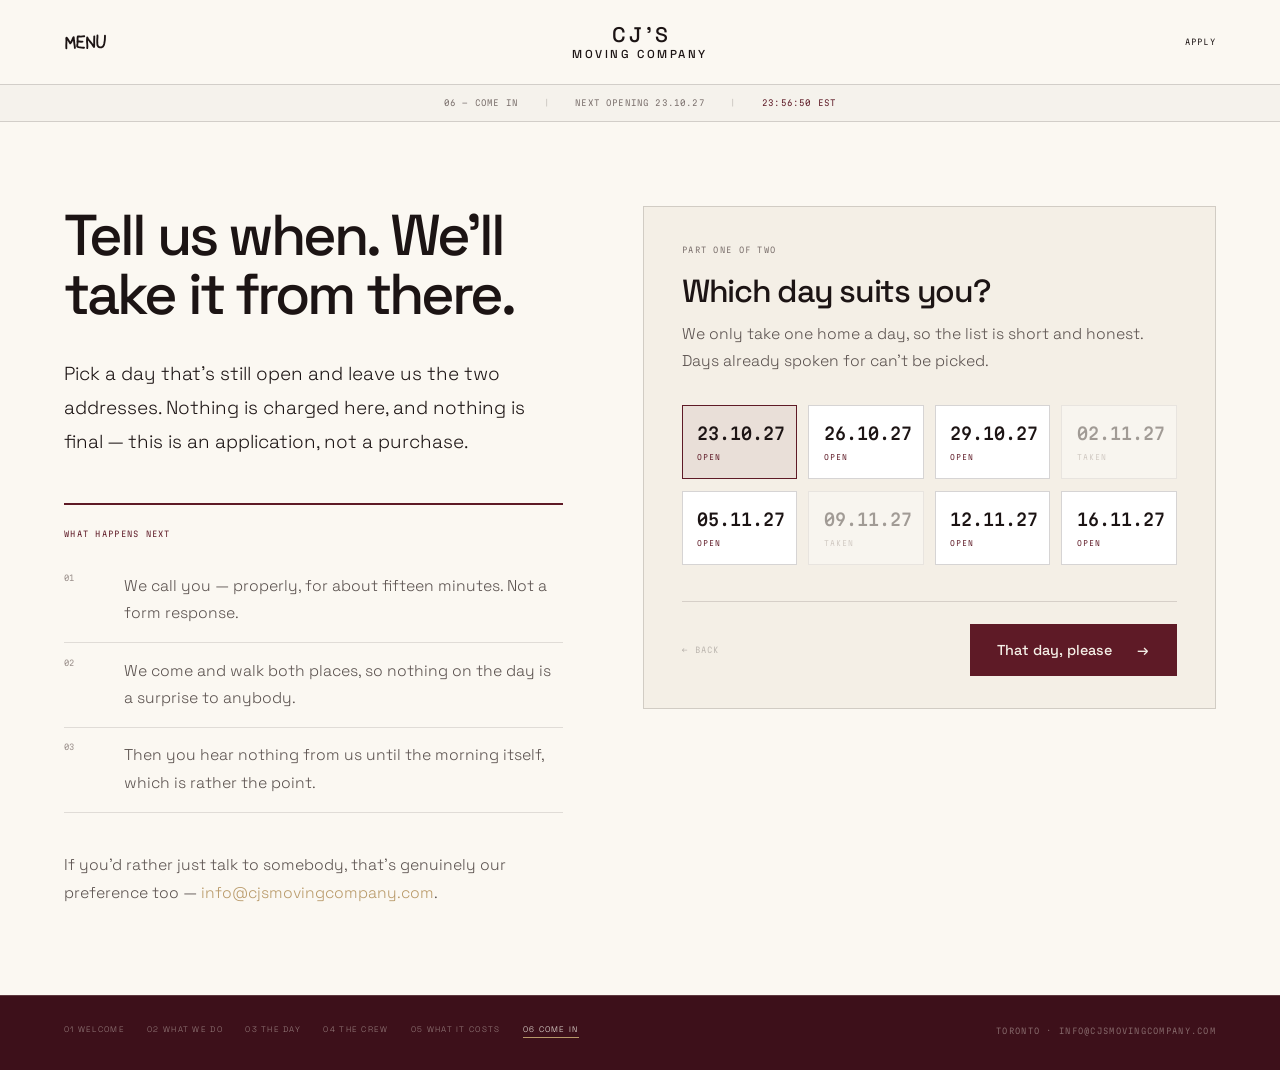
==== commit 6d494c5d: "Add a link from the story to the process pages "Let's move through our process" at the foot of the A" ====
--- a/come-in.html
+++ b/come-in.html
@@ -7,7 +7,7 @@
 <link rel="preconnect" href="https://fonts.googleapis.com">
 <link rel="preconnect" href="https://fonts.gstatic.com" crossorigin>
 <link rel="stylesheet" href="https://fonts.googleapis.com/css2?family=Space+Grotesk:wght@300;400;500;700&family=Martian+Mono:wdth,wght@75..112.5,300..700&display=swap">
-<link rel="stylesheet" href="style.css?v=7">
+<link rel="stylesheet" href="style.css?v=8">
 <title>Come in — CJ'S Moving Company</title>
 <meta name="description" content="Pick a day that's still open and leave us the two addresses. Nothing is charged, and we call you the next day.">
 </head>
--- a/style.css
+++ b/style.css
@@ -517,9 +517,10 @@
 .story-body p { font-size: 1.1rem; line-height: 1.85; color: rgba(244,239,230,.84); text-wrap: pretty; }
 .story-body p + p { margin-top: 1.35rem; }
 .story-body p:first-child { font-size: 1.32rem; line-height: 1.6; color: var(--cream); letter-spacing: -.01em; }
-.story-body p:last-child { margin-top: 2.2rem; color: var(--cream); }
+.story-body p:last-of-type { margin-top: 2.2rem; color: var(--cream); }
 @media (max-width: 900px) {
   .story { padding-top: 56px; padding-bottom: 72px; }
   .story-body p { font-size: 1rem; }
   .story-body p:first-child { font-size: 1.16rem; }
 }
+.story-cta { margin-top: 3rem; }
